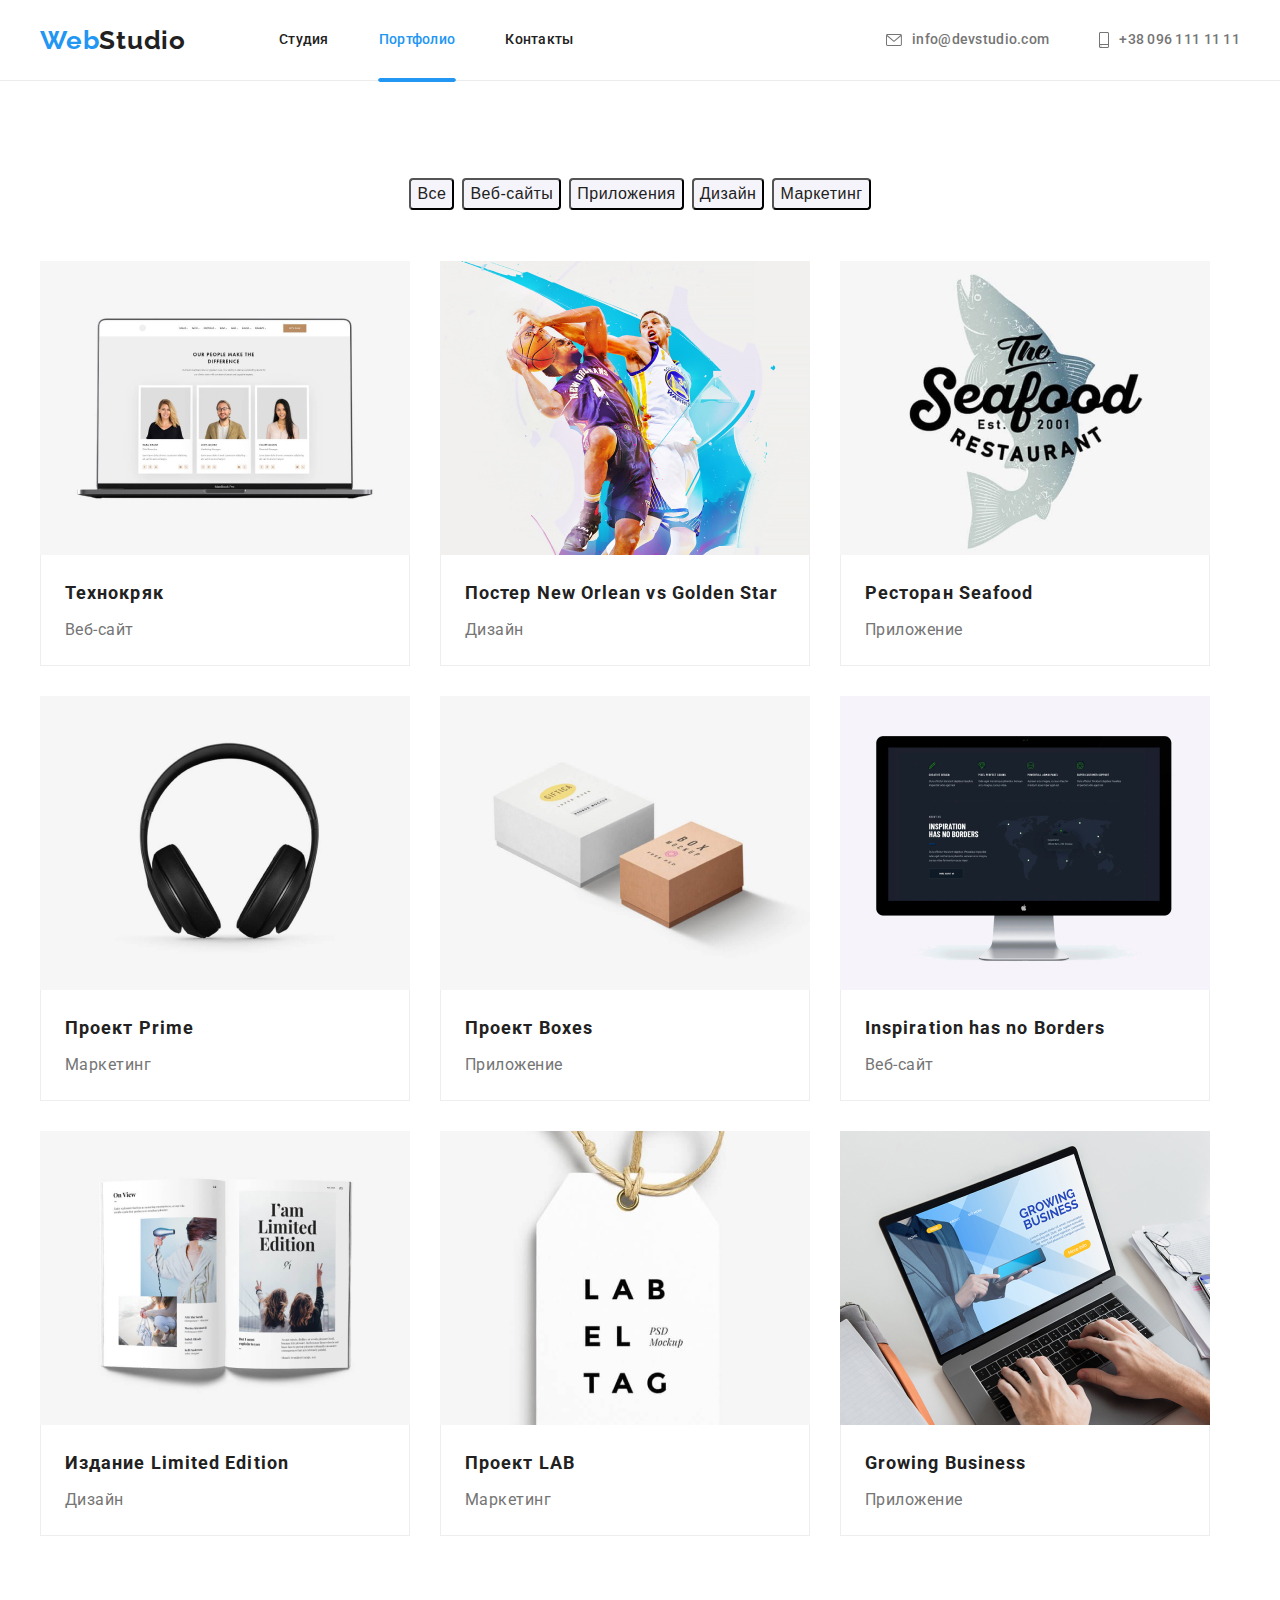
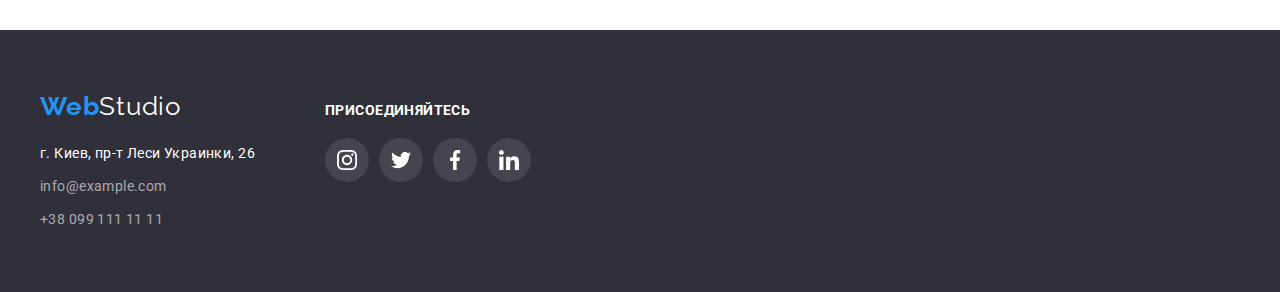
==== portfolio.html @ 7b1503c4 "submit-1.0" ====
<!DOCTYPE html>
<html lang="ru">

<head>
    <meta charset="UTF-8">
    <meta name="viewport" content="width=device-width, initial-scale=1.0">
    <title>Portfolio</title>
    <link rel="preconnect" href="https://fonts.gstatic.com">
    <link href="https://fonts.googleapis.com/css2?family=Raleway:wght@700&family=Roboto:wght@400;500;700;900&display=swap" rel="stylesheet">
    <link rel="stylesheet" href="https://cdnjs.cloudflare.com/ajax/libs/modern-normalize/1.0.0/modern-normalize.min.css"
        integrity="sha512-ISS7cAi1PEhQ8jnbJpJZMd29NlhNj4AWYyLOSp2CE/CsHxTCu+r+t0D2yoJudVrd0/8fTVPUVDzY5Tvli75u/g=="
        crossorigin="anonymous" />
    <link rel="stylesheet" href="https://cdnjs.cloudflare.com/ajax/libs/animate.css/4.1.1/animate.min.css"/>
    <link rel="stylesheet" href="./css/style.css">
</head>

<body class="body">
    <!-- Heder верхняя шапка с навигацией -->
     <header class="header">
       <div class="container main-nav">
        
        <nav class="nav">
            <a class="logo-link logo-header animate__heartBeat" href="./index.html"><span class="logo">Web</span><span class="logo-black">Studio</span></a>    
           <ul class="site-nav list">
                    <li class="item"><a class="link" href="./index.html">Студия</a></li>
                    <li class="item"><a class="link current" href="./portfolio.html" >
                        <svg class="sait-nav-position" width="78px" height="4px">
                            <use href="./images/sprite.svg#nav-position-1"></use>
                        </svg>Портфолио</a>
                    </li>
                    <li class="item"><a href="" class="link">Контакты</a></li>
           </ul>
            
        </nav>
        <ul class="site-nav-mail"> 
            <li class="item">
                <a class="contact-link" href="mailto:info@devstudio.com">
                <svg class="icon-email" width="16" height="12">
                    <use href="./images/sprite.svg#icon-email"></use>
                </svg>info@devstudio.com</a>
            </li>
            <li class="item"><a class="contact-link" href="tel:+380991111111">
                <svg class="icon-email" width="10" height="16">
                    <use href="./images/sprite.svg#icon-smartphone"></use>
                </svg>+38 096 111 11 11</a>
            </li>
        </ul>
       </div>
        
    </header>
    <!-- portfolio чем занимается фирма -->
    <main class="main-portfolio">
        <section class="portfolio">
            <div class="btn-div-portfolio">
            <h1 hidden>Портфолио</h1>
            
                <ul class="button-ul">
                    <li class="item"><button type="button" class="button-portfolio">Все</button></li>
                    <li class="item"><button type="button" class="button-portfolio">Веб-сайты</button></li>
                    <li class="item"><button type="button" class="button-portfolio">Приложения</button></li>
                    <li class="item"><button type="button" class="button-portfolio">Дизайн</button></li>
                    <li class="item"><button type="button" class="button-portfolio">Маркетинг</button></li>
                </ul>
            
                
            
            <ul class="portfolio-ul">
                    <li class="portfolio-li">
                        <a class="portfolio-li-project" href=""> <div class="portfolio-li-overlay">
                            <img class="img-class" src="./pagePortfolio/Tehnoktyak.jpg" alt="Техноряк" width=370 height=294>
                                <p class="overlay">
                                    Технокряк это современная площадка распространения коронавируса. Компании используют эту платформу для цифрового шпионажа и атак на защищённые сервера конкурентов.
                                </p>
                        </div>    
                            <div class="portfolio-li-div">
                                <h2 class="title-portfolio">Технокряк</h2>
                                <p class="text">Веб-сайт</p>
                            </div>
                        </a>
                    </li>
                    <li class="portfolio-li">
                        <a class="portfolio-li-project" href=""> <div class="portfolio-li-overlay">
                            <img class="img-class" src="./pagePortfolio/NewOrlean.jpg" alt="Постер New Orlean vs Golden Star" width=370 height=294>
                                <p class="overlay">
                                    Технокряк это современная площадка распространения коронавируса. Компании используют эту платформу для цифрового шпионажа и атак на защищённые сервера конкурентов.
                                </p>
                        </div>
                            <div class="portfolio-li-div">
                                <h2 class="title-portfolio">Постер New Orlean vs Golden Star</h2>
                                <p class="text">Дизайн</p>
                            </div>
                        </a>
                    </li>
                    <li class="portfolio-li">
                        <a class="portfolio-li-project" href=""> <div class="portfolio-li-overlay">
                            <img class="img-class" src="./pagePortfolio/RestoranSeafood.jpg" alt="Ресторан Seafood" width=370 height=294>
                                <p class="overlay">
                                    Технокряк это современная площадка распространения коронавируса. Компании используют эту платформу для цифрового шпионажа и атак на защищённые сервера конкурентов.
                                </p>
                        </div>    
                            <div class="portfolio-li-div">
                                <h2 class="title-portfolio">Ресторан Seafood</h2>
                                <p class="text">Приложение</p>
                            </div>
                        </a>
                    </li>
                    <li class="portfolio-li">
                        <a class="portfolio-li-project" href=""> <div class="portfolio-li-overlay">
                        <img class="img-class" src="./pagePortfolio/ProjectPrime.jpg" alt="Проект Prime" width=370 height=294>
                            <p class="overlay">
                                    Технокряк это современная площадка распространения коронавируса. Компании используют эту платформу для цифрового шпионажа и атак на защищённые сервера конкурентов.
                                </p>
                        </div>
                            <div class="portfolio-li-div">
                                <h2 class="title-portfolio">Проект Prime</h2>
                                <p class="text">Маркетинг</p>
                            </div>
                        </a>
                    </li>
                    <li class="portfolio-li">
                        <a class="portfolio-li-project" href=""> <div class="portfolio-li-overlay">
                            <img class="img-class" src="./pagePortfolio/ProjektBoxes.jpg" alt="Проект Boxes" width=370 height=294>
                                <p class="overlay">
                                    Технокряк это современная площадка распространения коронавируса. Компании используют эту платформу для цифрового шпионажа и атак на защищённые сервера конкурентов.
                                </p>
                        </div>
                            <div class="portfolio-li-div">
                                <h2 class="title-portfolio">Проект Boxes</h2>
                                <p class="text">Приложение</p>
                            </div>
                        </a>
                    </li>
                    <li class="portfolio-li">
                        <a class="portfolio-li-project" href=""> <div class="portfolio-li-overlay">
                            <img class="img-class" src="./pagePortfolio/InstuctionBorders.jpg" alt="Inspiration has no Borders" width=370 height=294>
                                <p class="overlay">
                                    Технокряк это современная площадка распространения коронавируса. Компании используют эту платформу для цифрового шпионажа и атак на защищённые сервера конкурентов.
                                </p>
                        </div>
                            <div class="portfolio-li-div">
                                <h2 class="title-portfolio">Inspiration has no Borders</h2>
                                <p class="text">Веб-сайт</p>
                            </div>
                        </a>
                    </li>
                    <li class="portfolio-li">
                        <a class="portfolio-li-project" href=""> <div class="portfolio-li-overlay">
                            <img class="img-class" src="./pagePortfolio/LimitesEdition.jpg" alt="Издание Limited Edition" width=370 height=294>
                                <p class="overlay">
                                    Технокряк это современная площадка распространения коронавируса. Компании используют эту платформу для цифрового шпионажа и атак на защищённые сервера конкурентов.
                                </p>
                        </div>
                            <div class="portfolio-li-div">
                                <h2 class="title-portfolio">Издание Limited Edition</h2>
                                <p class="text">Дизайн</p>
                            </div>
                        </a>
                    </li>
                    <li class="portfolio-li">
                        <a class="portfolio-li-project" href=""> <div class="portfolio-li-overlay">
                            <img class="img-class" src="./pagePortfolio/ProjectLab.jpg" alt="Проект LAB" width=370 height=294>
                                <p class="overlay">
                                    Технокряк это современная площадка распространения коронавируса. Компании используют эту платформу для цифрового шпионажа и атак на защищённые сервера конкурентов.
                                </p>
                        </div>
                        <div class="portfolio-li-div">
                                <h2 class="title-portfolio">Проект LAB</h2>
                                <p class="text">Маркетинг</p>
                            </div>
                        </a>
                    </li>
                    <li class="portfolio-li">
                        <a class="portfolio-li-project" href=""> <div class="portfolio-li-overlay">
                            <img class="img-class" src="./pagePortfolio/GrowingBusiness.jpg" alt="Growing Business" width=370 height=294>
                                <p class="overlay">
                                    Технокряк это современная площадка распространения коронавируса. Компании используют эту платформу для цифрового шпионажа и атак на защищённые сервера конкурентов.
                                </p>
                        </div>
                            <div class="portfolio-li-div">
                                <h2 class="title-portfolio">Growing Business</h2>
                                <p class="text">Приложение</p>
                            </div>
                        </a>
                    </li>
                </ul>
            </div>
        </section>

    </main>
    <!-- footer подван нижнее часть сайта (для index & portfolio) -->
    <footer class="footer">
        <div class="footer-div">
            <div class="footer-link-div">
                <a class="logo-link" href="./index.html"><span class="logo">Web</span><span class="logo-footer">Studio</span></a> 

                <address class="address">
                    <ul class="address-ul">
                        <li class="adress-li"><a href="https://goo.gl/maps/XajfWDtzmyo4P4pL7" target="blanck" rel="noopener nooreferrer" class="footer-addres">г. Киев, пр-т Леси Украинки, 26</a></li>
                        <li class="adress-li"><a href="mailto:info@example.com" class="footer-info">info@example.com</a></li>
                        <li class="adress-li"><a href="tel:+380991111111" class="footer-info">+38 099 111 11 11</a></li>
                    </ul>
                </address>
            </div>
            <div class="footer-social-div">
                <h2 class="footer-text-title">Присоединяйтесь</h2>
                <ul class="footer-social-list">
                    <li class="footer-social-list-item">
                        <a href="" class="footer-social-list-link">
                            <svg class="footer-social-list-icon">
                                <use href="./images/sprite.svg#icon-instagram-2"></use>
                            </svg>
                        </a></li>
                    <li class="footer-social-list-item">
                        <a href="" class="footer-social-list-link">
                            <svg class="footer-social-list-icon">
                                <use href="./images/sprite.svg#icon-twitter-1"></use>
                            </svg>
                        </a></li>
                    <li class="footer-social-list-item">
                        <a href="" class="footer-social-list-link">
                            <svg class="footer-social-list-icon">
                                <use href="./images/sprite.svg#icon-facebook-1"></use>
                            </svg>
                        </a></li>
                    <li class="footer-social-list-item">
                        <a href="" class="footer-social-list-link">
                            <svg class="footer-social-list-icon">
                                <use href="./images/sprite.svg#icon-linkedin-1"></use>
                            </svg>
                        </a></li>
                    </ul>
            </div>
        </div>

    </footer>



</body>
</html>
---- css/style.css ----
/*цвет основного текста #212121, 100 % */

/* вторичный цвет #757575, 100 % */

/*акцент #2196F3 */
/* белый цвет #FFFFFF */
/* фон для сотрудников #F5F4FA */
/* фон для первой части и для подвала #2F303A */
 /*==========MAIN CONFIG=============  */
:root {
    --primary-text-color: #212121;
    --title-text-color: #757575;
    --accent-color: #2196F3;
    --white-color: #ffffff;
    --back-color: #2f303a;
    --backgroundcolor-team: #f5f4fa;
    --color-svg:#AFB1B8;
    --color-info: rgba(255, 255, 255, 0.6)
}
h1,
h2,
h3,
h4,
h5,
h6,
p {
    margin: 0;
}
body {
    
    color: var(--praimary-text-color);
    background-color: var(--white-color);
    font-family: 'Roboto', sans-serif;
    letter-spacing: 0.03em;
    margin: 0;
    padding: 0;
}

ul {
    list-style: none;
    margin: 0;
    padding: 0; 
} 
a {
    text-decoration: none;
    margin: 0;
    padding: 0;
}
img{
    display: block;
}
.body {
    margin: 0 auto;
}

.link{
    text-decoration: none;
}
.container {
    width: 1200px;
    padding-left: 15px;
    padding-right: 15px;
    margin: 0 auto;
}
.text {
    font-weight: 400;
    font-size: 14px;
    line-height: 1.71;
    letter-spacing: 0.03em;
    color: var(--title-text-color);
}

.title {
    font-weight: 700;
    font-size: 14px;
    line-height: 1.14;
    letter-spacing: 0.03em;
    text-transform: uppercase;
    color: var(--primary-text-color);
}
/*.link.current:hover{
    position: absolute;
    width: 78px;
    height: 4px;
    left: 551px;
    top: 76px; 
    
    background: var(--accent-color);
    border-radius: 2px; 
}*/
/* ==========END MAIN CONFIG============ */

/* =========Heder стили весхнего блока======*/
.header {
    border-bottom: 1px solid #ECECEC;
    /* width: 1600px; */
    margin: 0 auto;
    position: relative;

}

/* logo link */
.logo-link {

    font-family: 'Raleway', sans-serif;
    font-style: normal;
    font-weight: 700;
    font-size: 26px;
    line-height: 1.19;
    letter-spacing: 0.03em;
    color: var(--accent-color);
    
}
.logo-header{
    animation-duration: 1500ms;
    animation-iteration-count: 1;
    
}

.logo {

    color: var(--accent-color);
}

.logo-black {

    color: var(--primary-text-color);
}

/* NAV */
.nav {
    display: flex;
    justify-items: center;
    align-items: center;
}

/* container (flex) */
.main-nav {
    display: flex;
    align-items: center;
    justify-content: center;
    /* width: 1200px;
    padding-left: 15px;
    padding-right: 15px;
    margin: 0 auto; */
}

/* site-nav */
.site-nav {
    display: flex;
    margin-left: 93px;
}

.site-nav .item:not(:last-child) {
    margin-right: 50px;
}


.site-nav .link {
    position: relative;
    display: block;
    padding-top: 32px;
    padding-bottom: 32px;

    font-weight: 500;
    font-size: 14px;
    line-height: 1.14;
    letter-spacing: 0.02em;
    color: var(--primary-text-color);
    transition: color 250ms cubic-bezier(0.4, 0, 0.2, 1);
} 

.site-nav .link:hover,
.site-nav .link:focus {
    color: var(--accent-color);
}
.site-nav .link::after {
    content: '';
    display: block;
    width: 100%;
    height: 4px;
    background-color: var(--accent-color);
    border-radius: 4px;
    position: absolute;
    left: 0;
    bottom: 0;
    opacity: 0;
    transition: color 250ms cubic-bezier(0.4, 0, 0.2, 1),
    opacity cubic-bezier(0.4, 0, 0.2, 1) 250ms;
    

}
.site-nav .link:hover::after,
.site-nav .link:focus::after {
    opacity: 1;
    color: var(--accent-color);
}


.site-nav .link.current {
    color: var(--accent-color);
   
}

 .sait-nav-position{
    display: block;
    position: absolute;
    left: 50%;
    top: 102%;
    transform: translate(-50%, -100%);
    
    fill: var(--accent-color); 
    border-radius: 2px; 
}
/* .sait-nav-position:hover p,
.sait-nav-position:focus p
{   
    position: absolute;
    width: 100%;
    height: 4px; 
    left: 50%;
    top: 102%;
    transform: translate(-50%, -100%);
    border-radius: 2px;

    background:red;
    
} */
/* site-nav mail */

.contact-link {
    display: flex;
    align-items: center;
    padding-top: 32px;
    padding-bottom: 32px;
    font-weight: 500;
    font-size: 14px;
    line-height: 1.14;
    letter-spacing: 0.02em;
    color: var(--title-text-color);

    transition: color 250ms cubic-bezier(0.4, 0, 0.2, 1);
}

.site-nav-mail {
    display: flex;
    margin-left: auto;
}

.site-nav-mail .item:not(:first-child) {

    margin-left: 50px;

}

/* .site-nav-mail-div{
    display: flex;
    align-items: center;
    justify-content: center;
    margin-right: 50px;
    

}  */
.icon-email {

    margin-right: 10px;
    fill: var(--title-text-color);
    transition: fill 250ms cubic-bezier(0.4, 0, 0.2, 1),
    opacity cubic-bezier(0.4, 0, 0.2, 1) 250ms;
}

.contact-link:hover svg,
.contact-link:focus svg {
    fill: var(--accent-color);
}

.contact-link:hover,
.contact-link:focus {
    color: var(--accent-color);
}
/* ==========END HEDER CLASS========= */
/* ==========Hero сектор герой картика кнопка========*/
.hero {
    position: relative;
    width: 1600px;
    display: flex;
    margin: 0 auto;
    justify-content: center;
    align-items: center;
    background-repeat: no-repeat;
    background-size: cover;
    background-image: linear-gradient(rgba(47, 48, 58, 0.4),
     rgba(47, 48, 58, 0.4)),
      url(../images/Herobg.jpg);
    background-color: var(--back-color);
    
}
.main-hero{
    padding-top:200px;
    padding-bottom: 200px;
 }

.hero-div {
    padding-left: 15px;
    padding-right: 15px;
    margin: 0 auto;
    width: 1200px;
}

.hero-title {
    color: var(--white-color);
    width: 696px;
    margin-bottom: 30px;

    font-weight: 900;
    font-size: 44px;
    line-height: 1.36;
    letter-spacing: 0.06em;
    text-align: center;
    text-transform: uppercase;
}
.hero-button {

    font-weight: 700;
    font-size: 16px;
    line-height: 1.87;
    display: flex;
    align-items: center;
    text-align: center;
    letter-spacing: 0.06em;
    cursor: pointer;
    margin: 0 auto;
    color: var(--white-color);
    background-color: var(--accent-color);
    box-shadow: 0px 4px 4px rgba(0, 0, 0, 0.15);
    border-radius: 4px;

}
/* ===========END HERO========== */

/* ========Section feature======= */
.feature-list{
    padding-top: 94px;
        
}
.feature-list .item:not(:last-child) {
    margin-right: 30px;
}
.feature-list ul{
    display: flex;
    flex-wrap: wrap;
}
.feature-list .item {
    width: 270px;
   
}
/* IMG icon SVG */
.feature-svg{
    display: flex;
    align-items: center;
    justify-content: center;
    width: 270px;
    height: 120px;
    background: #f5f4fa;
    border-radius: 4px;
    margin-bottom: 30px;
}


.feature-list .title{
    font-family: Roboto;
    font-style: normal;
    font-weight: bold;
    font-size: 14px;
    line-height: 16px;
    letter-spacing: 0.03em;
    text-transform: uppercase;
    color: var(--primary-text-color);
}
.feature-list .text{
    margin-top: 10px;
    font-family: Roboto;
    font-style: normal;
    font-weight: normal;
    font-size: 14px;
    line-height: 24px;
    
    letter-spacing: 0.03em;
}
/* ===========END feature========== */
/* ==========Work-Title============= */
.work-title{
    
    margin-bottom: 50px;
    font-weight: 700;
    font-size: 36px;
    line-height: 1.16;
    text-align: center;
    letter-spacing: 0.03em;
    color: var(--primary-text-color);
}
.work-list-foto{
    padding-top: 94px;
    padding-bottom: 94px;
    
}
 .work-div-img {
    position: relative;
    
}
.work-list-foto .item:not(:last-child) {
    margin-right: 30px;
    display: block;
}
 .work-list-foto .work-ul {
    display: flex;
    flex-wrap: wrap;
    /* padding-left: 15px;
    padding-right: 15px; */
    margin: 0 auto;
    width: 1200px;
    position: relative;
   
}
.work-p{
    transform: translate(0, -100%);
    
    width: 370px;
    height: 70px;
    background-color: rgba(47, 48, 58, 0.8);

    padding-top: 27px;
    padding-bottom: 27px;
    padding-left: 83px;
    padding-right: 82px;
    font-family: Roboto;
    font-style: normal;
    font-weight: bold;
    font-size: 14px;
    line-height: 16px;
    text-align: center;
    letter-spacing: 0.03em;
    text-transform: uppercase;

    color: #FFFFFF;

} 

 .work-ul li{
    position: relative;    
}

/* =============END Work Titel======== */

/* ==============Social-list=========== */
.social-list-icon{
    width: 20px;
    height: 20px;
    display: flex;
    fill: var(--color-svg);
    transition: fill 250ms cubic-bezier(0.4, 0, 0.2, 1);
}
.social-list{
    display: flex;
    align-items: center;
    margin-top: 16px;
    
}
.social-list-link{
    display: flex;
    justify-content: center;
    align-items: center;
    width: 44px;
    height: 44px;
    border-radius: 50%;
    background-color: #FFFFFF;
    transition: background-color 250ms cubic-bezier(0.4, 0, 0.2, 1);
}
.social-list-link:hover .social-list-icon,
.social-list-link:focus .social-list-icon {
    fill: var(--white-color);
}
.social-list-link:hover,
.social-list-link:focus{
    background-color: var(--accent-color);
}
.social-list-item:not(:last-child){
    margin-right: 10px;
}
/* description team */
.taem-div{
    margin-bottom: 94px;
    margin: 0 auto;
}
.team-ul {
    /* width: 1200px;
    padding-left: 15px;
    padding-right: 15px; */
    display: flex;
    flex-wrap: wrap;
    
    justify-content: center;
    /* margin: 0 auto; */
}
.team-ul .item{
    width: 270px;
    display: block;
    background-color: var(--white-color);
}
.team-ul .item:not(:last-child) {
    margin-right: 30px;
    
}
.work-team{
    padding-top: 94px;
    padding-bottom: 94px;
    background-color: var(--backgroundcolor-team);

}
.work-item-div{
    padding-top: 30px;
    padding-bottom: 30px;
    padding-left: 32px;
    padding-right: 32px;
}

.name-team{
    
    font-weight: 500;
    font-size: 16px;
    line-height: 1.18;
    text-align: center;
    letter-spacing: 0.03em;
    color: var(--primary-text-color);
}
.team-profession{
    margin-top: 10px;
    font-weight: 400;
    font-size: 16px;
    line-height: 1.18;
    text-align: center;
    letter-spacing: 0.03em;
    color: var(--title-text-color);
}
/* about team */
 .team{
    color: var(--primary-text-color);
    background-color: var(--backgroundcolor-team);
} 
/* castomers sections */
.regular-customers{
    padding-top: 94px;
    padding-bottom: 94px;

}
/* .customers-div{
    width: 1200px;
    padding-left: 15px;
    padding-right: 15px;
    margin: 0 auto;
} */
.customers-ul{
    display: flex;
    margin: 0 auto;
    align-items: center;
    justify-content: center;
}
.customers-ul .item:not(:last-child) {
    margin-right: 30px;
}
.customers-item{
    width: 170px;
    height: 90px;
    
}
.customers-item:not(:last-child) {
    margin-right: 30px;
}
/* logo customers SVG */
.customers-svg {
    display: flex;
    align-items: center;
    justify-content: center;
    cursor: pointer;
    width: 100%;
    height: 100%;
    fill: var(--color-svg);
    border: solid 1px var(--color-svg);
    transition: fill 250ms cubic-bezier(0.4, 0, 0.2, 1),
     cubic-bezier(0.4, 0, 0.2, 1) 250ms;
    }

.customers-svg:hover,
.customers-svg:focus {
    fill: var(--accent-color);
    border: solid 1px var(--accent-color);
    transition: fill 250ms cubic-bezier(0.4, 0, 0.2, 1),
    opacity cubic-bezier(0.4, 0, 0.2, 1) 250ms;
}
/*========container footer========= */
.footer{
    background-color: var(--back-color);
    
    justify-content: center;
    display: flex;
}
.footer-div{
    display: inline-flex;
    width: 1200px;
    padding-left: 15px;
    padding-right: 15px;
    margin: 0 auto;
    padding-top: 60px;
    padding-bottom: 60px;
    align-items: baseline;
}
 .footer-link-div{
    margin-right: 70px;
}
.footer-social-div{
    padding-top: 12px;
}
.footer-social-list-icon {
    width: 20px;
    height: 20px;
    display: flex;
    fill: var(--white-color);
    transition: fill 250ms cubic-bezier(0.4, 0, 0.2, 1);
}
/* footer-social-list */
.footer-social-list {
    display: flex;
    align-items: center;
    margin-top: 20px;
    
}

.footer-social-list-link {
    display: flex;
    justify-content: center;
    align-items: center;
    width: 44px;
    height: 44px;
    border-radius: 50%;
    background-color: rgba(255, 255, 255, 0.1);
    transition: background-color 250ms cubic-bezier(0.4, 0, 0.2, 1);
}

.footer-social-list-link:hover .footer-social-list-icon,
.footer-social-list-link:focus .footer-social-list-icon {
    fill: var(--white-color);
}

.footer-social-list-link:hover,
.footer-social-list-link:focus {
    background-color: var(--accent-color);
}

.footer-social-list-item:not(:last-child) {
    margin-right: 10px;
}
.footer-text-title{
    font-family: Roboto;
    font-style: normal;
    font-weight: bold;
    font-size: 14px;
    line-height: 16px;
    letter-spacing: 0.03em;
    text-transform: uppercase;

    color: #FFFFFF;
}
.address{
    margin-top: 20px;
}
.logo-footer{
    
    font-family: "Raleway", sans-serif;
    font-weight: 400;
    font-size: 26px;
    line-height: 1.2;
    letter-spacing: 0.03em;
    color: var(--white-color);
}
/* .address-ul{
    /* padding-top: 20px; */

.adress-li:not(:first-child) {
    margin-top: 9px;
}
.footer-addres {
    font-style: normal;
    font-weight: 400;
    font-size: 14px;
    line-height: 1.71;
    letter-spacing: 0.03em;
    color: var(--white-color);
}
.footer-info{
    margin-top: 9px;
    font-style: normal;
    font-weight: 400;
    font-size: 14px;
    line-height: 1.71;
    letter-spacing: 0.03em;
    color: var(--color-info);
}
/* main portfolio */
/* .main-portfolio{
    /* padding-top: 94px;
    padding-bottom: 94px; 
} */
/* ========Fotter Подвал====== */
/* =========Page portfolio========= */
.portfolio {
    padding-top: 94px;
    padding-bottom: 94px;
    padding-left: 15px;
    padding-right: 15px;
    margin: 0 auto;
    width: 1200px;
    
    font-weight: 700;
    font-size: 18px;
    line-height: 2;
    letter-spacing: 0.06em;
    color: var(--primary-text-color);
}
.title-portfolio{
    
    font-family: Roboto;
    font-style: normal;
    font-weight: bold;
    font-size: 18px;
    line-height: 36px;
    letter-spacing: 0.06em;
    color: var(--primary-text-color);
}
.portfolio .text {
    
    margin-top: 4px;
    font-weight: 400;
    font-size: 16px;
    line-height: 1.87;
    letter-spacing: 0.03em;
    color: var(--title-text-color);
}
.button-ul{
    display: flex;
    flex-wrap: wrap;
    margin: 0 auto;
} 
.btn-div-portfolio{
    
    display: flex;
    flex-wrap: wrap;
   
        
}

.button-ul .item:not(:last-child) {
    margin-right: 8px;

}
.button-portfolio{
    font-weight: 500;
    font-size: 16px;
    line-height: 1.62;
    letter-spacing: 0.03em;
    cursor: pointer;
    border-radius: 4px;
    color: var(--praimary-text-color);
    background-color: var(--backgroundcolor-team); 
    transition-property: color, background-color, box-shadow;
    transition-duration: 250ms;
    transition-timing-function: cubic-bezier(0.4, 0, 0.2, 1);
   

}
.button-portfolio:hover,
.button-portfolio:focus {
   color: var(--white-color);
   background-color: var(--accent-color);
  box-shadow: 0px 3px 1px rgba(0, 0, 0, 0.1),
  0px 1px 2px rgba(0, 0, 0, 0.08),
  0px 2px 2px rgba(0, 0, 0, 0.12);
  border-radius: 4px;
}
.portfolio-ul{
    
    display: flex;
    flex-wrap: wrap;
    margin-top: 50px;
    
}

.portfolio-li {
    display: flex;
    align-items: center;
    width: 370px;
    
    background-color: var(--white-color);
}
.portfolio-li:hover,
.portfolio-li:focus{
    box-sizing: border-box;
    box-shadow: 0px 1px 1px rgba(0, 0, 0, 0.12),
    0px 4px 4px rgba(0, 0, 0, 0.06),
    1px 4px 6px rgba(0, 0, 0, 0.16);
    transition-property: box-shadow;
    transition-duration: 250ms;
    transition-timing-function: cubic-bezier(0.4, 0, 0.2, 1);
}

.portfolio-li-div{
    padding-bottom: 20px;
    padding-top: 20px;
    padding-left: 24px;
    padding-right: 24px;
    background: #FFFFFF;
    box-sizing: border-box;
    border-right-width: 1px;
    border-right-style: solid;
    border-right-color: #EEEEEE;
    border-left-width: 1px;
    border-left-style: solid;
    border-left-color: #EEEEEE;
    border-bottom-width: 1px;
    border-bottom-style: solid;
    border-bottom-color: #EEEEEE;
}

.portfolio-ul .portfolio-li:not(:last-child){
    margin-right: 30px;
    margin-bottom: 30px;
    

}
/* .portfolio-li-project {
    
    transition-property: box-shadow;
    transition-duration: 250ms;
    transition-timing-function: cubic-bezier(0.4, 0, 0.2, 1);
} */
/*.portfolio-li-project:hover,
.portfolio-li-project:focus {
    box-shadow: 0px 1px 1px rgba(0, 0, 0, 0.12), 0px 4px 4px rgba(0, 0, 0, 0.06),
        1px 4px 6px rgba(0, 0, 0, 0.16);
} */

.portfolio-ul .portfolio-li:nth-child(3n) {
    margin-right: 0;
}
.portfolio-ul .portfolio-li:nth-last-child(-n + 3) {
    margin-bottom: 0;
}
.portfolio-li-overlay {
    position: relative;
    overflow: hidden;
}
.overlay{
    padding-top: 63px;
    padding-left: 24px;
    padding-right: 24px;
    height: 100%;
    position: absolute;
    top: 0;
    left: 0;
    background-color:rgba(33, 150, 243, 0.9);
    color: var(--white-color);
    padding-bottom: 63px;
    /* overflow: scroll; */
    transform: translateY(100%);
    /* opacity: 0; */

    
    
    

    /* text */
    font-family: Roboto;
    font-style: normal;
    font-weight: normal;
    font-size: 18px;
    line-height: 28px;
    letter-spacing: 0.03em;
}
.portfolio-li-project:hover .overlay,
.portfolio-li-project:focus .overlay {
    transform: translateY(0%);
    opacity: 1;
    transition: transform 250ms cubic-bezier(0.4, 0, 0.2, 1),
        opacity 0ms cubic-bezier(0.4, 0, 0.2, 1) 0ms;
}


/* .portfolio-li-overlay:hover .overlay,
.portfolio-li-overlay:focus .overlay{
    transform: translateY(0%);
    opacity: 1;
    transition: transform 250ms cubic-bezier(0.4, 0, 0.2, 1),
    opacity 0ms cubic-bezier(0.4, 0, 0.2, 1) 0ms;
} */
/* =============END Pofolio=========== */

/* =======backdrop Модоальное окно======= */
.backdrop{
    position: fixed;
    top: 0;
    left: 0;
    width: 100vw;
    height: 100vh;
    background-color: rgba(0, 0, 0, 0.2);
    transition: opacity, visibility, pointer-events;
    transition-duration: 250ms;
    transition-timing-function: cubic-bezier(0.4, 0, 0.2, 1);
}
.backdrop.is-hidden{
    opacity: 0;
    visibility: hidden;
    pointer-events: none;
} 
.modal{
    position: absolute;
    top: 50%;
    left: 50%;
    transform: translate(-50%, -50%);
    width: 528px;
    height: 581px;
    background-color: var(--white-color);
    
}

.modal-close-btn{
    display: flex;
    align-items: center;
    justify-content: center;
    position: absolute;
    top: 8px;
    right: 8px;
    width: 30px;
    height: 30px;
    background: #FFFFFF;
    border: 1px solid rgba(0, 0, 0, 0.1);
    border-radius: 50%;
    cursor: pointer;
}
.modal-close-svg{
    
    width: 30px;
    height: 30px;
    
}
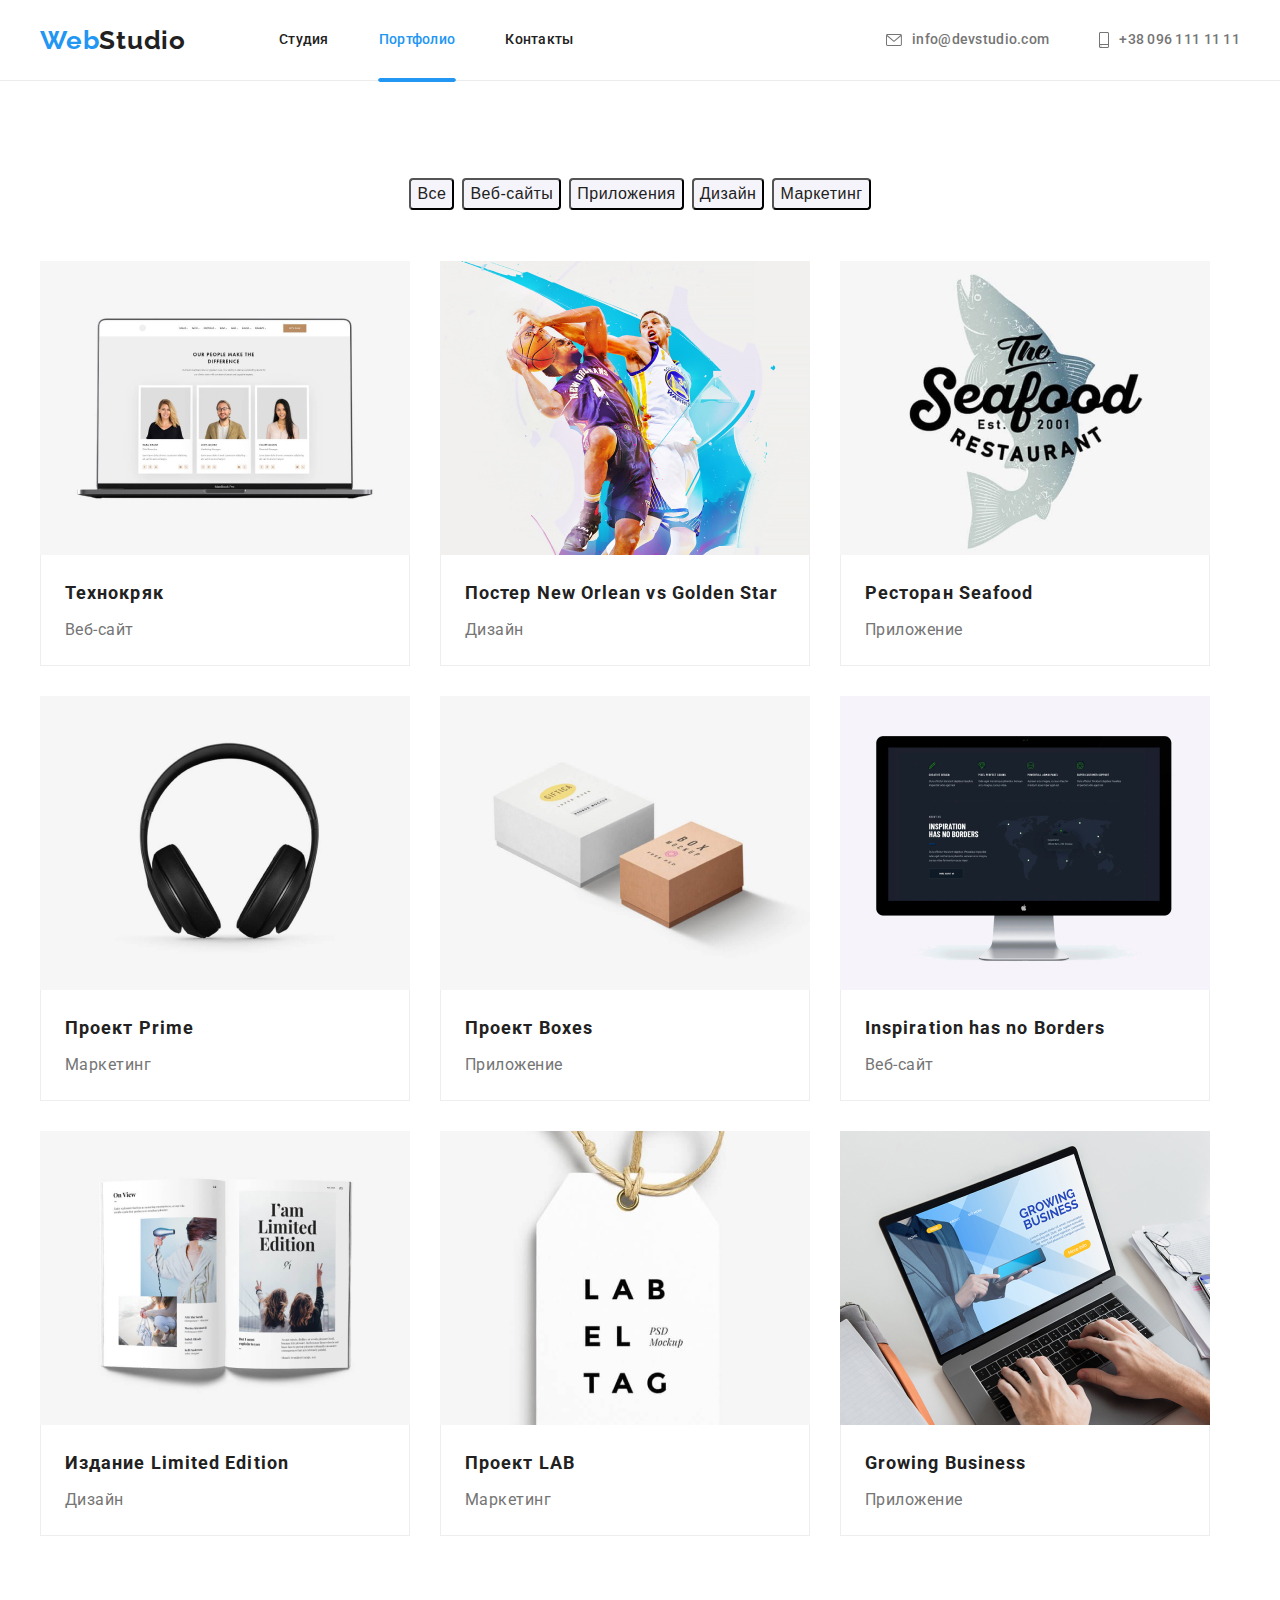
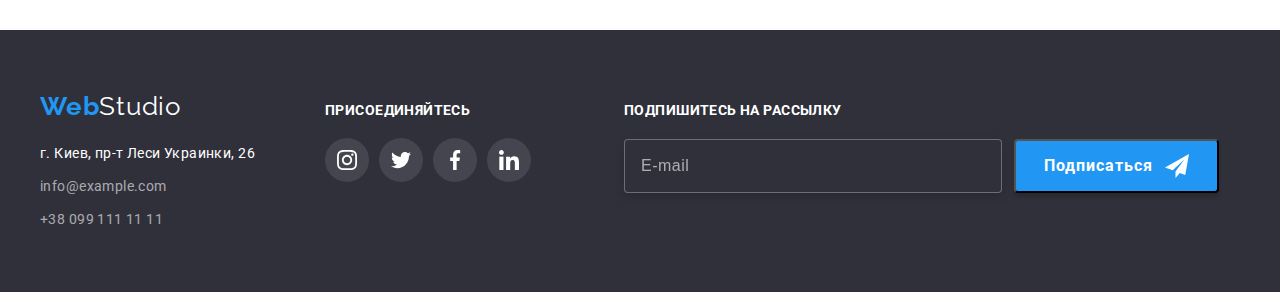
==== commit db60e6da: "submit-1.2" ====
--- a/portfolio.html
+++ b/portfolio.html
@@ -227,8 +227,22 @@
                             <svg class="footer-social-list-icon">
                                 <use href="./images/sprite.svg#icon-linkedin-1"></use>
                             </svg>
-                        </a></li>
-                    </ul>
+                        </a>
+                    </li>
+                </ul>
+            </div>
+            <div class="section-footer-form">
+                <p class="footer-form-title">подпишитесь на рассылку</p>
+                <form class="footer-form">
+                    <input class="footer-form-email" name="email" type="email" 
+                    placeholder="E-mail" required autocomplete="off">
+                    <button class="footer-form-btn" type="submit">
+                        Подписаться
+                        <svg class="footer-btn-icon" width="24" height="24">
+                            <use href="./images/sprite.svg#icon-send"></use>
+                        </svg>
+                    </button>
+                </form>
             </div>
         </div>
 
--- a/css/style.css
+++ b/css/style.css
@@ -588,15 +588,14 @@
     fill: var(--color-svg);
     border: solid 1px var(--color-svg);
     transition: fill 250ms cubic-bezier(0.4, 0, 0.2, 1),
-     cubic-bezier(0.4, 0, 0.2, 1) 250ms;
+    border-colof 250ms cubic-bezier(0.4, 0, 0.2, 1);
     }
 
 .customers-svg:hover,
 .customers-svg:focus {
     fill: var(--accent-color);
     border: solid 1px var(--accent-color);
-    transition: fill 250ms cubic-bezier(0.4, 0, 0.2, 1),
-    opacity cubic-bezier(0.4, 0, 0.2, 1) 250ms;
+    
 }
 /*========container footer========= */
 .footer{
@@ -620,6 +619,7 @@
 }
 .footer-social-div{
     padding-top: 12px;
+    margin-right: 93px;
 }
 .footer-social-list-icon {
     width: 20px;
@@ -712,6 +712,69 @@
     padding-bottom: 94px; 
 } */
 /* ========Fotter Подвал====== */
+/* ========Footer форма подписаться  */
+
+.footer-form-title {
+    font-family: var(--primary-text-color);
+    font-weight: 700;
+    font-size: 14px;
+    line-height: 1.14;
+    letter-spacing: 0.03em;
+    text-transform: uppercase;
+    color: var(--white-color);
+    margin-bottom: 20px;
+}
+
+.footer-form {
+    display: flex;
+    justify-content: start;
+}
+
+.footer-form-email {
+    width: 358px;
+    height: 50px;
+    padding-left: 16px;
+    margin-right: 12px;
+    font-size: 16px;
+    line-height: 1.25;
+    letter-spacing: 0.03em;
+
+    color: rgba(255, 255, 255, 0.8);
+    background-color: var(--back-color);
+    border: 1px solid rgba(255, 255, 255, 0.3);
+    filter: drop-shadow(0px 4px 4px rgba(0, 0, 0, 0.15));
+    border-radius: 4px;
+}
+
+.footer-form-email::placeholder {
+    color: rgba(255, 255, 255, 0.6);
+}
+
+.footer-form-btn {
+    display: flex;
+    justify-content: center;
+    align-items: center;
+
+    min-width: 200px;
+    padding: 10px 28px;
+    box-shadow: 0px 4px 4px rgba(0, 0, 0, 0.15);
+    border-radius: 4px;
+    cursor: pointer;
+    color: var(--white-color);
+    background-color: var(--accent-color);
+
+    font-family: var(--primary-text-color);
+    font-weight: 700;
+    font-size: 16px;
+    line-height: 1.87;
+    letter-spacing: 0.06em;
+}
+
+.footer-btn-icon {
+    margin-left: 12px;
+    fill: var(--white-color);
+}
+
 /* =========Page portfolio========= */
 .portfolio {
     padding-top: 94px;
@@ -945,10 +1008,131 @@
     border: 1px solid rgba(0, 0, 0, 0.1);
     border-radius: 50%;
     cursor: pointer;
+    
 }
 .modal-close-svg{
-    
     width: 30px;
     height: 30px;
-    
+}
+.modal-prime-div{
+    /* padding-left: 40px;
+    padding-right: 40px;
+    padding-top: 75px;  */
+    padding: 40px;
+    margin: 0 auto;
+}
+.contact-form{
+    width: 100%;
+    
+}
+.contact-form-input{
+    width: 448px;
+    height: 40px;
+    border: 1px solid rgba(33, 33, 33, 0.2);
+    box-sizing: border-box;
+    border-radius: 4px;
+    margin-bottom: 10px;
+    margin-top: 4px;
+
+}
+.contact-form-btn{
+    display: block;
+    width: 200px;
+    height: 50px;
+    margin: 0 auto;
+    color: var(--white-color);
+    background-color: var(--accent-color);
+    box-shadow: 0px 4px 4px rgba(0, 0, 0, 0.15);
+    border-radius: 4px;
+    
+    
+    
+}
+.contact-form-btn-text{
+    font-family: Roboto;
+    font-style: normal;
+    font-weight: bold;
+    font-size: 16px;
+    line-height: 30px;
+    letter-spacing: 0.06em;
+    
+}
+.contact-form-message{
+    width: 100%;
+    height: 120px;
+    padding-top: 12px;
+    padding-bottom: 12px;
+    padding-left: 16px;
+    padding-right: 16px;
+    margin-top: 4px;
+    resize: none;
+    font-family: Roboto;
+    font-style: normal;
+    font-weight: normal;
+    font-size: 12px;
+    line-height: 14px;
+    letter-spacing: 0.01em;
+
+    /*color: rgba(117, 117, 117, 0.5); */
+    
+}
+.contact-form-message:hover,
+.contact-form-message:focus{
+    border: 1px solid #2196F3;
+    box-sizing: border-box;
+    border-radius: 4px;
+}
+
+
+/* .contact-form-message-text{
+    font-family: Roboto;
+    font-style: normal;
+    font-weight: normal;
+    font-size: 12px;
+    line-height: 14px;
+    letter-spacing: 0.01em;
+
+    color: rgba(117, 117, 117, 0.5);
+} */
+.modal-group-text{
+    font-family: Roboto;
+    font-style: normal;
+    font-weight: bold;
+    font-size: 20px;
+    line-height: 23px;
+    text-align: center;
+    letter-spacing: 0.03em;
+    margin-bottom: 12px;
+
+    color: var(--primary-text-color);
+}
+.group-wrapper{
+    display: flex;
+    justify-content: center;
+    align-items: center;
+    padding-top: 20px;
+    padding-bottom: 30px;
+
+}
+
+.group-title-text {
+    font-family: Roboto;
+    font-style: normal;
+    font-weight: normal;
+    font-size: 12px;
+    line-height: 14px;
+    letter-spacing: 0.01em;
+    color: var(--title-text-color);
+    
+}
+
+.contact-yes {
+    font-family: Roboto;
+    font-style: normal;
+    font-weight: normal;
+    font-size: 14px;
+    line-height: 24px;
+    letter-spacing: 0.03em;
+    color: var(--title-text-color);
+
 }